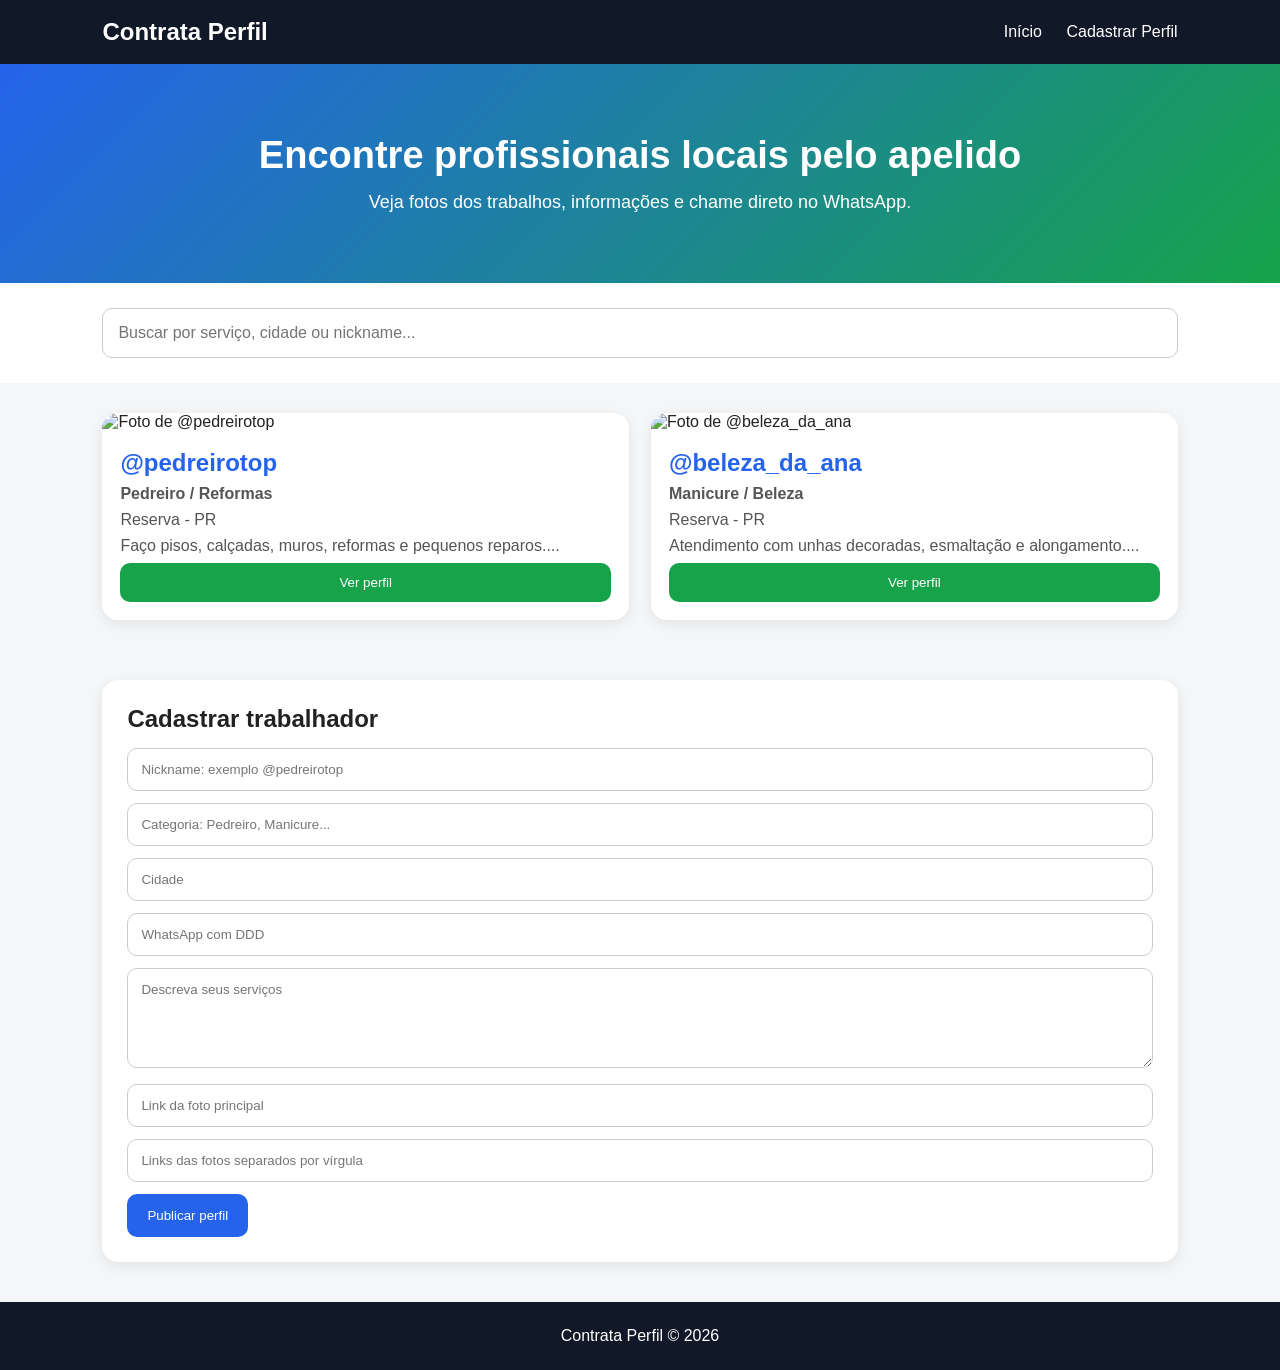
==== index.html @ 91cf1226 "asdf" ====
<!DOCTYPE html>
<html lang="pt-BR">
<head>
  <meta charset="UTF-8" />
  <meta name="viewport" content="width=device-width, initial-scale=1.0" />
  <title>Contrata Perfil</title>
  <link rel="stylesheet" href="style.css" />
</head>
<body>

<header>
  <div class="logo">Contrata Perfil</div>
  <nav>
    <a href="#inicio">Início</a>
    <a href="#cadastro">Cadastrar Perfil</a>
  </nav>
</header>

<section class="hero" id="inicio">
  <h1>Encontre profissionais locais pelo apelido</h1>
  <p>Veja fotos dos trabalhos, informações e chame direto no WhatsApp.</p>
</section>

<section class="busca">
  <input type="text" id="campoBusca" placeholder="Buscar por serviço, cidade ou nickname..." />
</section>

<main>
  <section class="cards" id="listaProfissionais"></section>
</main>

<section class="cadastro" id="cadastro">
  <h2>Cadastrar trabalhador</h2>

  <input type="text" id="nickname" placeholder="Nickname: exemplo @pedreirotop" />
  <input type="text" id="categoria" placeholder="Categoria: Pedreiro, Manicure..." />
  <input type="text" id="cidade" placeholder="Cidade" />
  <input type="text" id="whatsapp" placeholder="WhatsApp com DDD" />
  <textarea id="descricao" placeholder="Descreva seus serviços"></textarea>
  <input type="text" id="fotoPrincipal" placeholder="Link da foto principal" />
  <input type="text" id="fotos" placeholder="Links das fotos separados por vírgula" />

  <button onclick="cadastrarProfissional()">Publicar perfil</button>
</section>

<div class="modal" id="modalPerfil">
  <div class="modal-conteudo">
    <button class="fechar" onclick="fecharModal()">X</button>

    <h2 id="modalNickname"></h2>
    <p id="modalCategoria"></p>
    <p id="modalCidade"></p>

    <h3>Sobre</h3>
    <p id="modalDescricao"></p>

    <h3>Fotos dos trabalhos</h3>
    <div class="galeria" id="modalGaleria"></div>

    <a id="modalWhatsapp" class="btn-whats" target="_blank">Chamar no WhatsApp</a>
  </div>
</div>

<footer>
  <p>Contrata Perfil © 2026</p>
</footer>

<script src="script.js"></script>
</body>
</html>
---- style.css ----
* {
  margin: 0;
  padding: 0;
  box-sizing: border-box;
  font-family: Arial, sans-serif;
}

body {
  background: #f4f6f8;
  color: #222;
}

header {
  background: #111827;
  color: white;
  padding: 18px 8%;
  display: flex;
  justify-content: space-between;
  align-items: center;
}

.logo {
  font-size: 24px;
  font-weight: bold;
}

nav a {
  color: white;
  margin-left: 20px;
  text-decoration: none;
}

.hero {
  background: linear-gradient(135deg, #2563eb, #16a34a);
  color: white;
  text-align: center;
  padding: 70px 20px;
}

.hero h1 {
  font-size: 38px;
  margin-bottom: 15px;
}

.hero p {
  font-size: 18px;
}

.busca {
  padding: 25px 8%;
  background: white;
}

.busca input {
  width: 100%;
  padding: 15px;
  border: 1px solid #ccc;
  border-radius: 10px;
  font-size: 16px;
}

.cards {
  padding: 30px 8%;
  display: grid;
  grid-template-columns: repeat(auto-fit, minmax(250px, 1fr));
  gap: 22px;
}

.card {
  background: white;
  border-radius: 16px;
  overflow: hidden;
  box-shadow: 0 4px 14px rgba(0,0,0,0.08);
  transition: 0.3s;
}

.card:hover {
  transform: translateY(-5px);
}

.card img {
  width: 100%;
  height: 180px;
  object-fit: cover;
}

.card-info {
  padding: 18px;
}

.card-info h2 {
  color: #2563eb;
  margin-bottom: 8px;
}

.card-info p {
  margin-bottom: 8px;
  color: #555;
}

.card-info button {
  width: 100%;
  padding: 12px;
  background: #16a34a;
  color: white;
  border: none;
  border-radius: 10px;
  cursor: pointer;
}

.card-info button:hover {
  background: #15803d;
}

.cadastro {
  margin: 30px 8%;
  padding: 25px;
  background: white;
  border-radius: 16px;
  box-shadow: 0 4px 14px rgba(0,0,0,0.08);
}

.cadastro h2 {
  margin-bottom: 15px;
}

.cadastro input,
.cadastro textarea {
  width: 100%;
  margin-bottom: 12px;
  padding: 13px;
  border: 1px solid #ccc;
  border-radius: 10px;
}

.cadastro textarea {
  min-height: 100px;
}

.cadastro button {
  padding: 14px 20px;
  background: #2563eb;
  color: white;
  border: none;
  border-radius: 10px;
  cursor: pointer;
}

.modal {
  display: none;
  position: fixed;
  inset: 0;
  background: rgba(0,0,0,0.65);
  justify-content: center;
  align-items: center;
  padding: 20px;
}

.modal-conteudo {
  background: white;
  width: 100%;
  max-width: 700px;
  max-height: 90vh;
  overflow-y: auto;
  border-radius: 18px;
  padding: 25px;
  position: relative;
}

.fechar {
  position: absolute;
  right: 18px;
  top: 18px;
  background: #ef4444;
  color: white;
  border: none;
  padding: 8px 11px;
  border-radius: 50%;
  cursor: pointer;
}

.modal-conteudo h2 {
  color: #2563eb;
  margin-bottom: 8px;
}

.modal-conteudo h3 {
  margin-top: 20px;
  margin-bottom: 10px;
}

.galeria {
  display: grid;
  grid-template-columns: repeat(auto-fit, minmax(120px, 1fr));
  gap: 12px;
}

.galeria img {
  width: 100%;
  height: 120px;
  object-fit: cover;
  border-radius: 12px;
}

.btn-whats {
  display: block;
  text-align: center;
  margin-top: 25px;
  padding: 14px;
  background: #22c55e;
  color: white;
  text-decoration: none;
  border-radius: 12px;
  font-weight: bold;
}

footer {
  text-align: center;
  padding: 25px;
  background: #111827;
  color: white;
  margin-top: 40px;
}
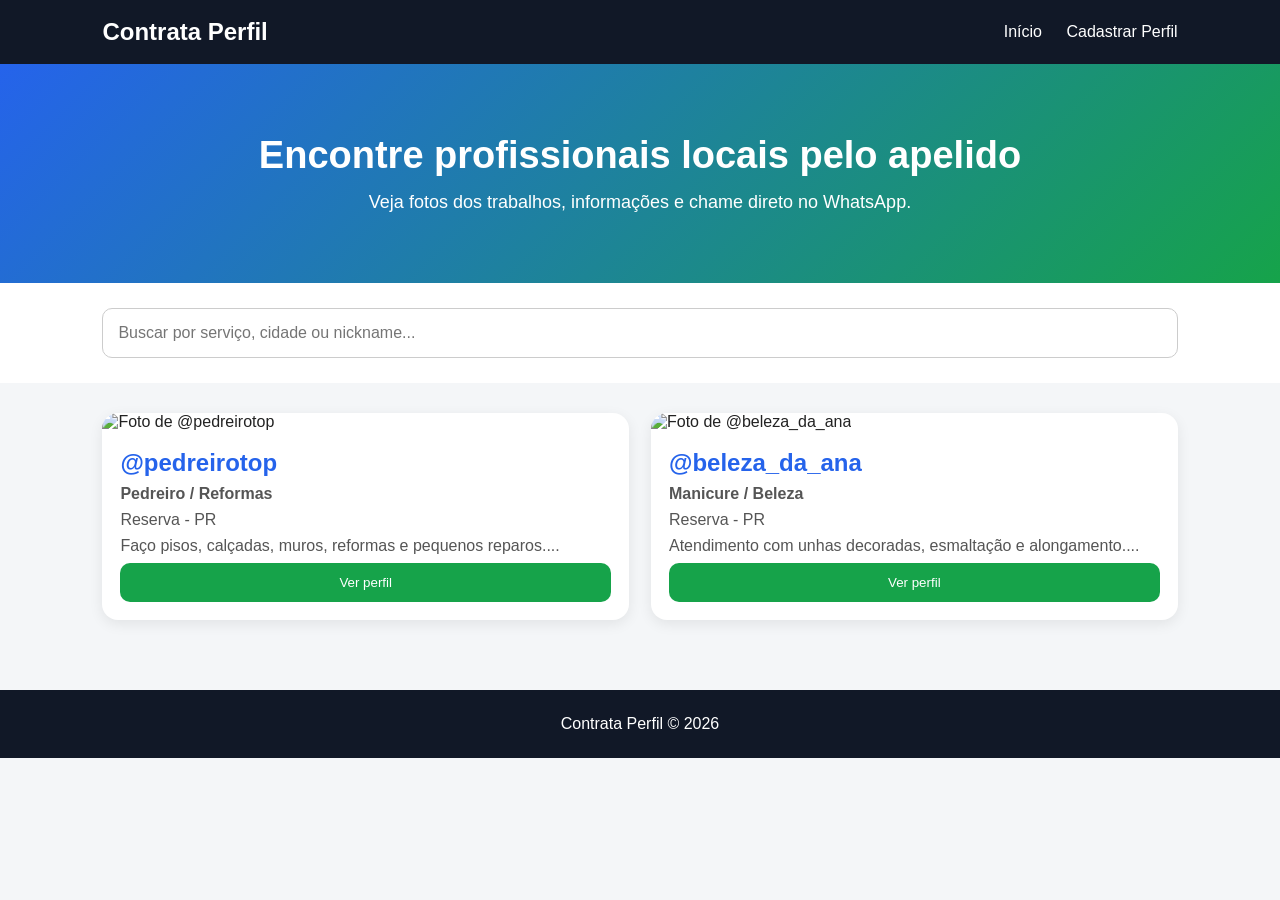
==== commit 0a72e59e: "asdf" ====
--- a/index.html
+++ b/index.html
@@ -29,19 +29,7 @@
   <section class="cards" id="listaProfissionais"></section>
 </main>
 
-<section class="cadastro" id="cadastro">
-  <h2>Cadastrar trabalhador</h2>
 
-  <input type="text" id="nickname" placeholder="Nickname: exemplo @pedreirotop" />
-  <input type="text" id="categoria" placeholder="Categoria: Pedreiro, Manicure..." />
-  <input type="text" id="cidade" placeholder="Cidade" />
-  <input type="text" id="whatsapp" placeholder="WhatsApp com DDD" />
-  <textarea id="descricao" placeholder="Descreva seus serviços"></textarea>
-  <input type="text" id="fotoPrincipal" placeholder="Link da foto principal" />
-  <input type="text" id="fotos" placeholder="Links das fotos separados por vírgula" />
-
-  <button onclick="cadastrarProfissional()">Publicar perfil</button>
-</section>
 
 <div class="modal" id="modalPerfil">
   <div class="modal-conteudo">
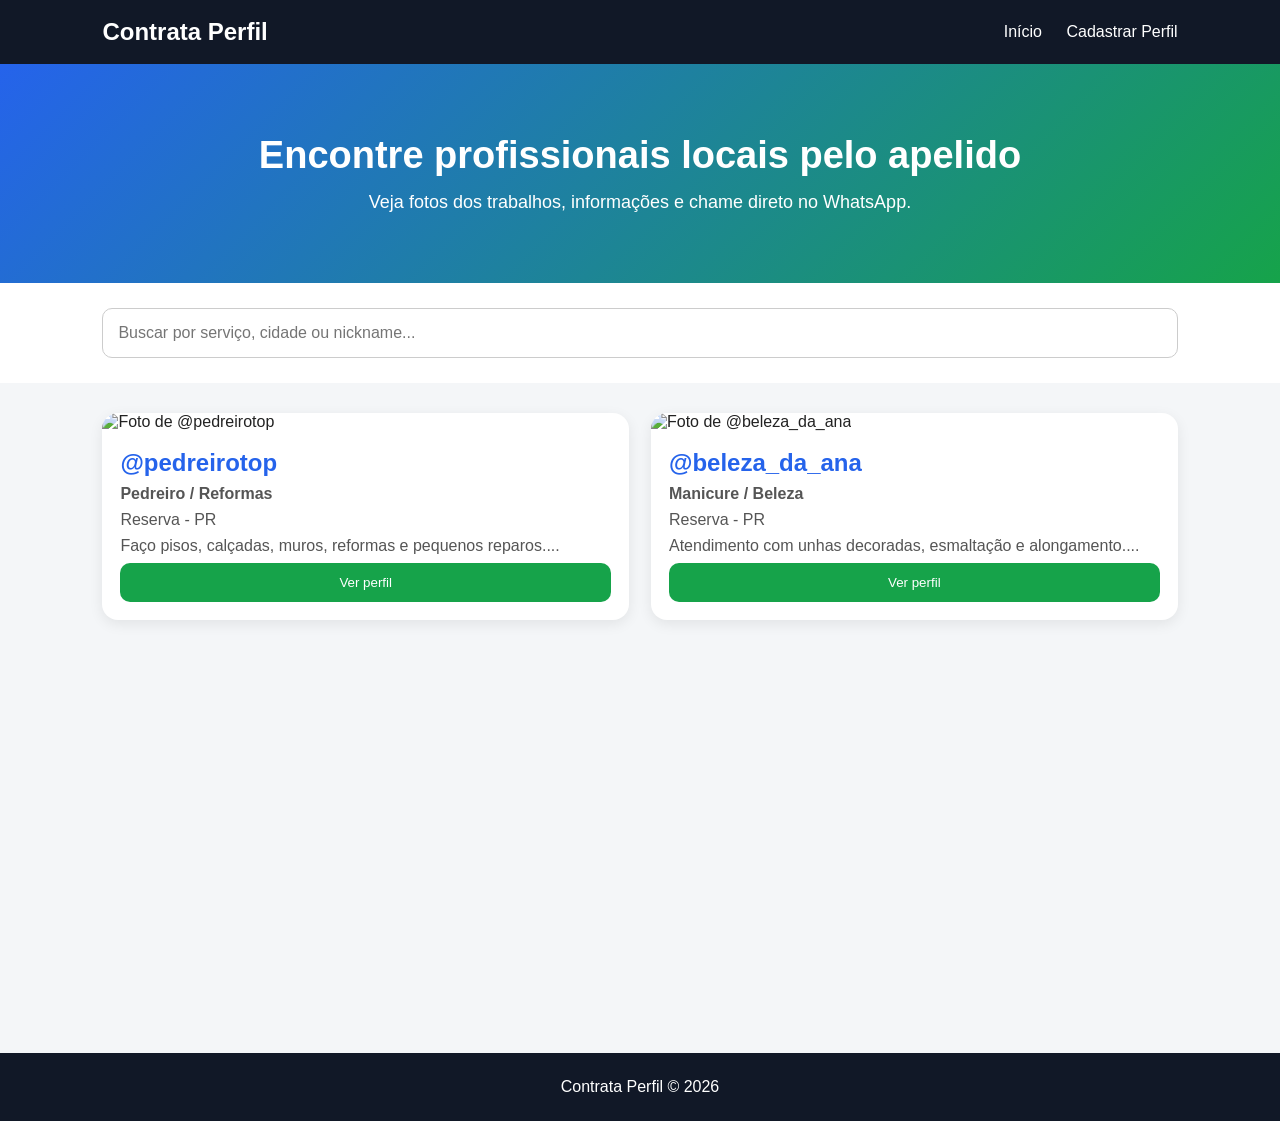
==== commit cbf23771: "asd" ====
--- a/index.html
+++ b/index.html
@@ -12,7 +12,7 @@
   <div class="logo">Contrata Perfil</div>
   <nav>
     <a href="#inicio">Início</a>
-    <a href="#cadastro">Cadastrar Perfil</a>
+    <a href="cadastro.html">Cadastrar Perfil</a>
   </nav>
 </header>
 
--- a/style.css
+++ b/style.css
@@ -220,4 +220,13 @@
   background: #111827;
   color: white;
   margin-top: 40px;
+}
+
+.subtitulo-cadastro {
+  margin-bottom: 20px;
+  color: #555;
+}
+
+main {
+  min-height: 70vh;
 }
